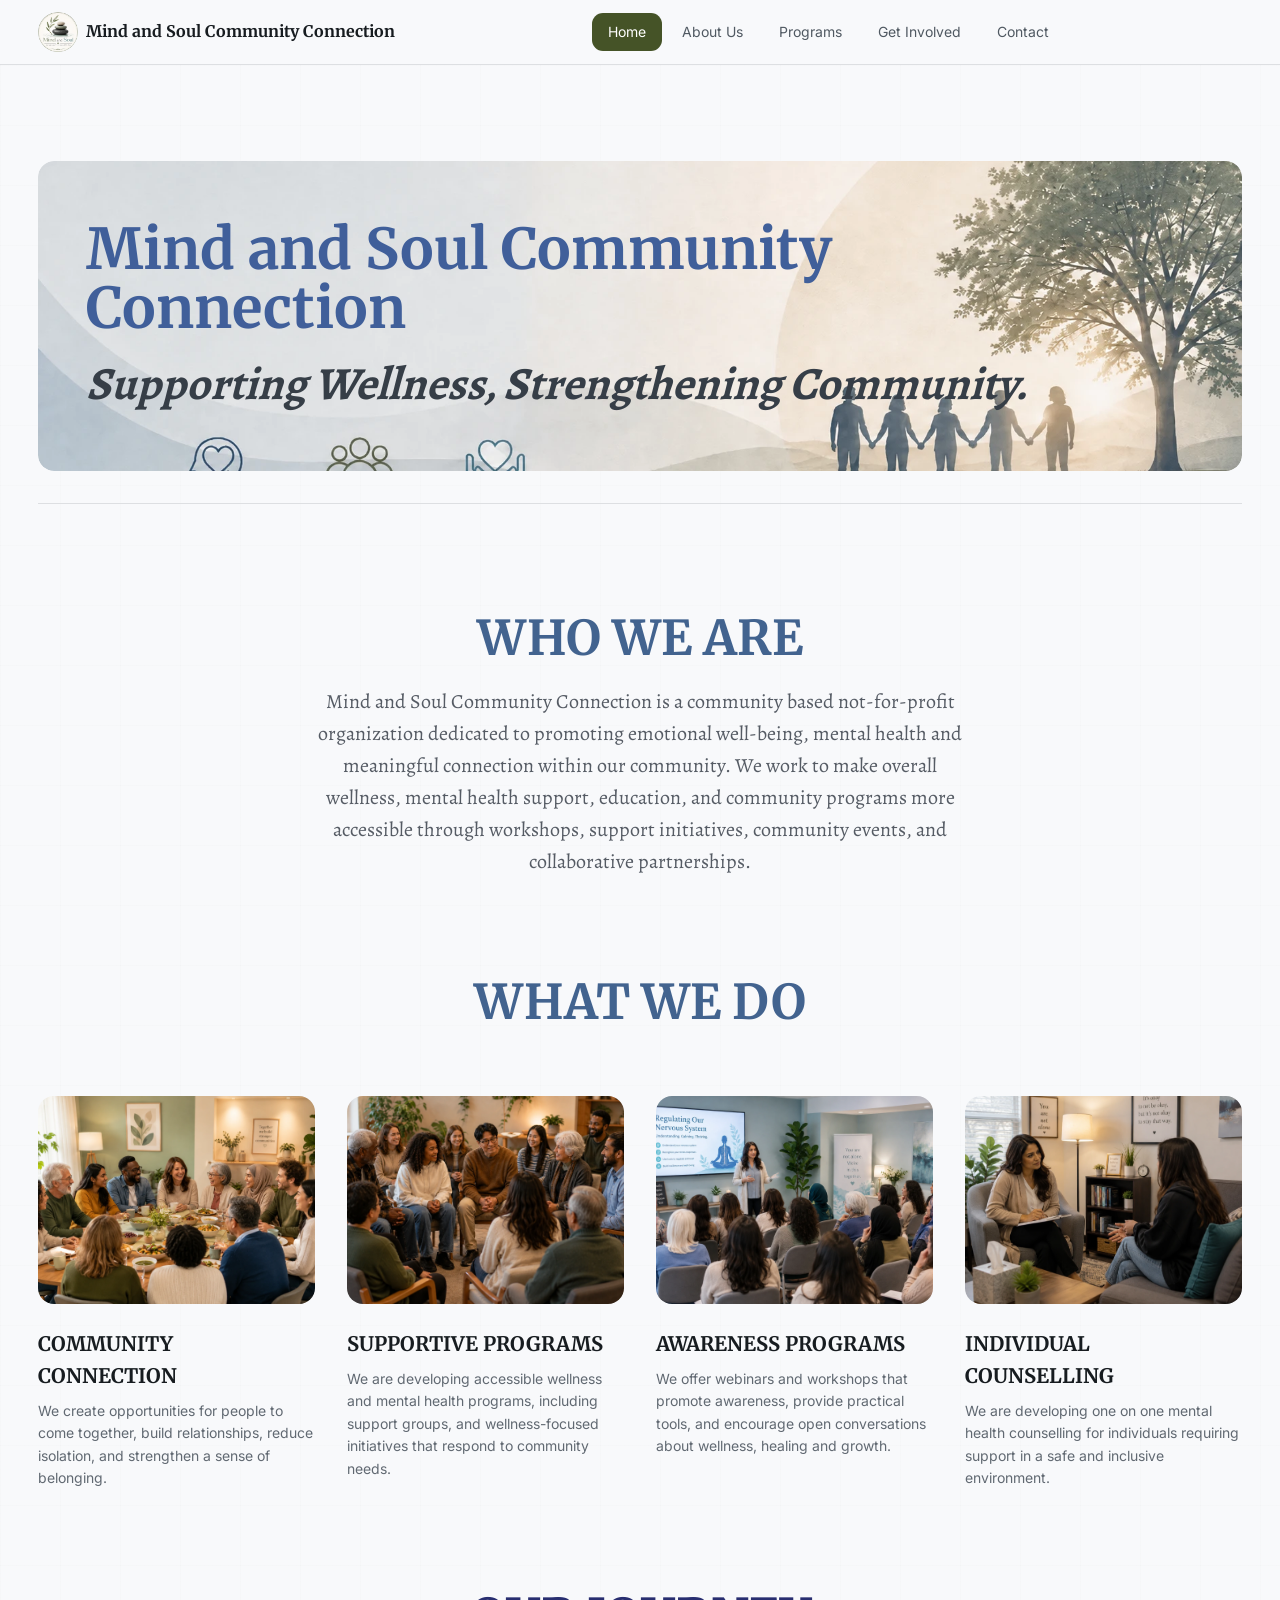
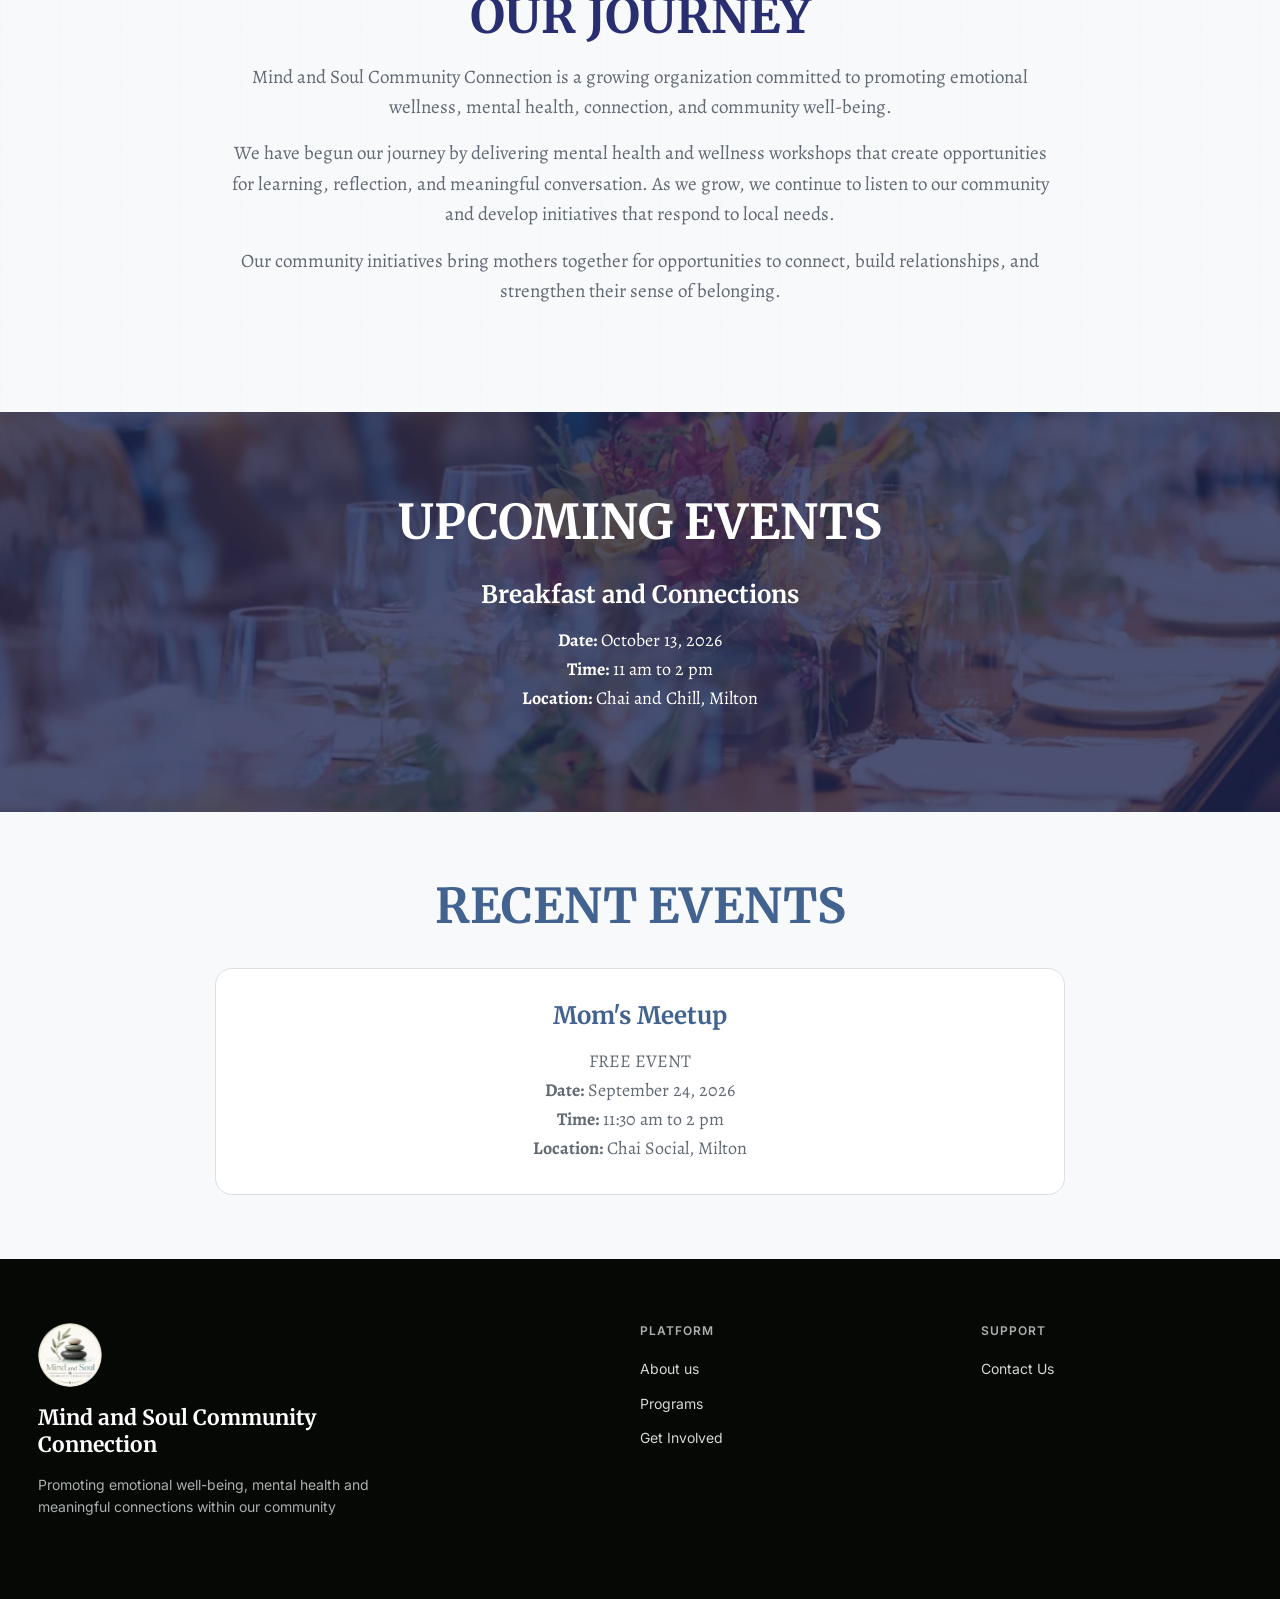
==== index.html @ 0ee616af "Add files via upload" ====
<!DOCTYPE html>
<html lang="en"><head><meta charset="utf-8"><meta name="viewport" content="width=device-width,initial-scale=1"><title>Home | Mind and Soul Community Connection</title><meta name="description" content="Mind and Soul Community Connection: accessible mental health and wellness education, supportive programs, and meaningful community connections."><meta name="theme-color" content="#455327"><link rel="icon" href="assets/logo.webp"><link rel="stylesheet" href="assets/fonts.css"><link rel="stylesheet" href="styles.css"><script defer src="script.js"></script><style>
.banner-wrap{position:relative;isolation:isolate;overflow:hidden;border-radius:16px;min-height:310px;display:flex;align-items:center}
.banner-wrap .banner-image{position:absolute;inset:0;width:100%;height:100%;object-fit:cover;z-index:-1}
.banner-copy{width:100%;padding:40px 48px}
.banner-copy h1{color:#405f9a;font-family:Merriweather,Georgia,serif;font-size:clamp(34px,4.4vw,60px);line-height:1.05;font-weight:700;margin:0 0 18px}
.banner-copy p{color:#363e47;font-family:Alegreya,Georgia,serif;font-size:clamp(25px,3.6vw,48px);font-weight:700;font-style:italic;line-height:1.2;margin:0}
@media(max-width:700px){.banner-wrap{min-height:300px;border-radius:12px}.banner-copy{padding:30px 24px}.banner-copy h1{font-size:clamp(27px,7.5vw,45px);line-height:1.12}.banner-copy p{font-size:clamp(22px,5.5vw,32px)}.banner-wrap .banner-image{object-fit:cover;opacity:.75}}
</style></head><body><a class="skip-link" href="#main">Skip to content</a><header class="site-header"><div class="header-inner"><a class="brand" href="index.html"><img src="assets/logo.webp" alt="Mind and Soul Community Connection" class="" loading="eager" decoding="async"><span>Mind and Soul Community Connection</span></a><button class="menu-button" aria-controls="navigation" aria-expanded="false" aria-label="Open navigation"><span></span><span></span><span></span></button><nav id="navigation" aria-label="Main navigation"><a href="index.html" aria-current="page">Home</a><a href="about.html">About Us</a><a href="programs.html">Programs</a><a href="get-involved.html">Get Involved</a><a href="contact.html">Contact</a></nav></div></header><main id="main" class=""><div class="home-background"><div class="container"><section class="home-banner"><div class="banner-wrap"><img src="assets/banner.webp" alt="" class="banner-image" loading="eager" decoding="async"><div class="banner-copy"><h1>Mind and Soul Community<br>Connection</h1><p>Supporting Wellness, Strengthening Community.</p></div></div></section><section class="intro"><h2>WHO WE ARE</h2><p>Mind and Soul Community Connection is a community based not-for-profit organization dedicated to promoting emotional well-being, mental health and meaningful connection within our community. We work to make overall wellness, mental health support, education, and community programs more accessible through workshops, support initiatives, community events, and collaborative partnerships.</p></section><section class="what-we-do"><h2>WHAT WE DO</h2><div class="home-cards"><article><img src="assets/community.webp" alt="COMMUNITY CONNECTION" class="" loading="lazy" decoding="async"><h3>COMMUNITY CONNECTION</h3><p>We create opportunities for people to come together, build relationships, reduce isolation, and strengthen a sense of belonging.</p></article><article><img src="assets/support.webp" alt="SUPPORTIVE PROGRAMS" class="" loading="lazy" decoding="async"><h3>SUPPORTIVE PROGRAMS</h3><p>We are developing accessible wellness and mental health programs, including support groups, and wellness-focused initiatives that respond to community needs.</p></article><article><img src="assets/awareness.webp" alt="AWARENESS PROGRAMS" class="" loading="lazy" decoding="async"><h3>AWARENESS PROGRAMS</h3><p>We offer webinars and workshops that promote awareness, provide practical tools, and encourage open conversations about wellness, healing and growth.</p></article><article><img src="assets/counselling.webp" alt="INDIVIDUAL COUNSELLING" class="" loading="lazy" decoding="async"><h3>INDIVIDUAL COUNSELLING</h3><p>We are developing one on one mental health counselling for individuals requiring support in a safe and inclusive environment.</p></article></div></section><section class="journey"><h2>OUR JOURNEY</h2><p>Mind and Soul Community Connection is a growing organization committed to promoting emotional wellness, mental health, connection, and community well-being.</p><p>We have begun our journey by delivering mental health and wellness workshops that create opportunities for learning, reflection, and meaningful conversation. As we grow, we continue to listen to our community and develop initiatives that respond to local needs.</p><p>Our community initiatives bring mothers together for opportunities to connect, build relationships, and strengthen their sense of belonging.</p></section></div></div><section class="event-section"><img src="assets/event.webp" alt="Community gathering background" class="" loading="lazy" decoding="async"><div class="event-content"><h2>UPCOMING EVENTS</h2><h3>Breakfast and Connections</h3><p><strong>Date:</strong> <time datetime="2026-10-13">October 13, 2026</time><br><strong>Time:</strong> 11 am to 2 pm<br><strong>Location:</strong> Chai and Chill, Milton</p></div></section><section class="recent-events container"><h2>RECENT EVENTS</h2><article class="card"><h3>Mom's Meetup</h3><p>FREE EVENT<br><strong>Date:</strong> <time datetime="2026-09-24">September 24, 2026</time><br><strong>Time:</strong> 11:30 am to 2 pm<br><strong>Location:</strong> Chai Social, Milton</p></article></section></main><footer><div class="footer-inner"><div class="footer-brand"><img src="assets/logo.webp" alt="Mind and Soul Community Connection" class="" loading="lazy" decoding="async"><h2>Mind and Soul Community Connection</h2><p>Promoting emotional well-being, mental health and meaningful connections within our community</p></div><div><h3>PLATFORM</h3><a href="about.html">About us</a><a href="programs.html">Programs</a><a href="get-involved.html">Get Involved</a></div><div><h3>SUPPORT</h3><a href="contact.html">Contact Us</a></div></div></footer></body></html>
---- assets/fonts.css ----
@font-face {
  font-family: 'Alegreya';
  font-style: normal;
  font-weight: 400;
  font-display: swap;
  src: url(font-0.ttf) format('truetype');
}
@font-face {
  font-family: 'Alegreya';
  font-style: normal;
  font-weight: 500;
  font-display: swap;
  src: url(font-1.ttf) format('truetype');
}
@font-face {
  font-family: 'Alegreya';
  font-style: normal;
  font-weight: 600;
  font-display: swap;
  src: url(font-2.ttf) format('truetype');
}
@font-face {
  font-family: 'Alegreya';
  font-style: normal;
  font-weight: 700;
  font-display: swap;
  src: url(font-3.ttf) format('truetype');
}
@font-face {
  font-family: 'Inter';
  font-style: normal;
  font-weight: 400;
  font-display: swap;
  src: url(font-4.ttf) format('truetype');
}
@font-face {
  font-family: 'Inter';
  font-style: normal;
  font-weight: 500;
  font-display: swap;
  src: url(font-5.ttf) format('truetype');
}
@font-face {
  font-family: 'Inter';
  font-style: normal;
  font-weight: 600;
  font-display: swap;
  src: url(font-6.ttf) format('truetype');
}
@font-face {
  font-family: 'Inter';
  font-style: normal;
  font-weight: 700;
  font-display: swap;
  src: url(font-7.ttf) format('truetype');
}
@font-face {
  font-family: 'Merriweather';
  font-style: normal;
  font-weight: 400;
  font-stretch: normal;
  font-display: swap;
  src: url(font-8.ttf) format('truetype');
}
@font-face {
  font-family: 'Merriweather';
  font-style: normal;
  font-weight: 700;
  font-stretch: normal;
  font-display: swap;
  src: url(font-9.ttf) format('truetype');
}
---- styles.css ----
:root{--blue:#42638f;--navy:#282e70;--olive:#455327;--ink:#171c20;--muted:#616972;--bg:#f8f9fb;--border:#dddfe2}
*{box-sizing:border-box}html{scroll-behavior:smooth;scroll-padding-top:80px}body{margin:0;background:var(--bg);color:var(--ink);font-family:Inter,Arial,sans-serif;font-size:14px;line-height:1.6}img{display:block;max-width:100%}a{color:inherit;text-decoration:none}button,input,select,textarea{font:inherit}button,a{touch-action:manipulation}button{cursor:pointer}a:focus-visible,button:focus-visible,input:focus-visible,select:focus-visible,textarea:focus-visible,[tabindex]:focus-visible{outline:3px solid #4977b0;outline-offset:4px}h1,h2,h3,h4{font-family:Merriweather,Georgia,serif;line-height:1.25;margin:0 0 16px}h2{font-size:48px;color:var(--blue);text-align:center}h3{font-size:24px}p{margin:0 0 16px}.sr-only{position:absolute;width:1px;height:1px;padding:0;margin:-1px;overflow:hidden;clip:rect(0,0,0,0);white-space:nowrap;border:0}.skip-link{position:fixed;left:16px;top:-80px;z-index:100;background:white;padding:12px 20px}.skip-link:focus{top:12px}.site-header{position:sticky;top:0;z-index:20;background:rgba(248,249,251,.97);border-bottom:1px solid var(--border)}.header-inner{max-width:1204px;margin:auto;height:64px;display:flex;align-items:center;gap:20px}.brand{display:flex;align-items:center;gap:8px;flex-shrink:0}.brand img{width:40px;height:40px;border-radius:50%;object-fit:cover}.brand span{font-family:Merriweather,Georgia,serif;font-size:16px;font-weight:700}nav{display:flex;align-items:center;gap:4px;margin-left:auto;margin-right:auto}nav a{padding:8px 16px;border-radius:11px;white-space:nowrap;color:#505962}nav a:hover{background:#e4e7df}nav a[aria-current=page]{background:var(--olive);color:#fff}.menu-button{display:none;background:none;border:0;padding:8px}.menu-button span{display:block;width:23px;height:2px;margin:5px 0;background:var(--olive)}.container{max-width:1204px;margin:auto}.narrow{max-width:1076px;margin:auto}.section{padding-top:94px;padding-bottom:94px}.home-background{background-image:linear-gradient(rgba(75,83,32,.012) 1px,transparent 1px),linear-gradient(90deg,rgba(75,83,32,.012) 1px,transparent 1px);background-size:60px 60px}.home-banner{padding-top:96px;padding-bottom:32px;border-bottom:1px solid var(--border)}.banner-image{width:100%;height:310px;object-fit:cover;object-position:center;border-radius:16px}.intro{padding:104px 0 94px;text-align:center}.intro p{max-width:660px;margin:18px auto 0;font-family:Alegreya,Georgia,serif;font-size:20px;line-height:1.6;color:#555b64}.what-we-do{padding:0 0 80px}.home-cards{display:grid;grid-template-columns:repeat(4,1fr);gap:32px;margin-top:64px}.home-cards img{width:100%;height:208px;object-fit:cover;border-radius:16px;margin-bottom:24px}.home-cards h3{font-size:20px;line-height:1.6;margin-bottom:8px}.home-cards p{color:var(--muted);font-size:14px}.journey{max-width:830px;margin:0 auto;text-align:center;padding:0 0 90px}.journey h2{color:var(--navy)}.journey p{font-family:Alegreya,Georgia,serif;font-size:19px;color:var(--muted)}.event-section{position:relative;isolation:isolate;min-height:400px;padding:80px 24px;text-align:center;color:#fff}.event-section>img{position:absolute;inset:0;width:100%;height:100%;object-fit:cover;z-index:-2}.event-section:before{content:'';position:absolute;inset:0;background:rgba(31,38,83,.78);z-index:-1}.event-content{max-width:850px;margin:auto}.event-content h2{color:white}.event-content h3{margin-top:28px}.event-content p{font-size:18px;font-family:Alegreya,Georgia,serif}.page-hero{height:277px;position:relative;isolation:isolate;display:grid;place-items:center;text-align:center;padding:30px 20px;color:white}.page-hero>img{position:absolute;inset:0;width:100%;height:100%;object-fit:cover;object-position:center;z-index:-2}.page-hero:before{content:'';position:absolute;inset:0;background:rgba(34,41,104,.84);z-index:-1}.page-hero h1{font-size:72px;margin:0}.hero-title .eyebrow{font:700 12px Inter,Arial,sans-serif;letter-spacing:1.3px;color:#c4cdb0;margin-bottom:22px}.page-hero:has(.eyebrow){height:300px}.card{background:#fff;border:1px solid var(--border);border-radius:17px;padding:32px}.about-grid{display:grid;grid-template-columns:repeat(3,1fr);gap:32px}.about-grid h2{font-size:30px;color:var(--blue);text-align:left}.about-grid p{line-height:1.6}.team{padding-top:94px}.section-subtitle{text-align:center;color:var(--muted);margin:22px 0 40px}.team-grid{display:grid;grid-template-columns:repeat(3,1fr);gap:32px}.team-grid h3{color:var(--blue)}.role{font-size:12px;letter-spacing:1px;font-weight:700;color:var(--olive)}.program-card{display:grid;grid-template-columns:1fr 1fr;gap:48px;margin-top:32px;align-items:center}.program-card h3{font-size:34px;color:var(--blue)}.program-card p{font-family:Alegreya,Georgia,serif;font-size:16px;color:var(--muted);line-height:1.6}.program-card>img{width:100%;height:260px;object-fit:cover;border-radius:12px}.program-card.reverse .program-copy{order:2}.program-card.reverse>img{order:1}.narrow>section>h2{color:var(--navy);margin-bottom:38px}.development{padding-top:72px}.button{display:inline-flex;align-items:center;justify-content:center;gap:14px;padding:11px 23px;background:var(--navy);color:white;border:1px solid var(--navy);border-radius:8px;font-family:Inter,Arial,sans-serif;font-size:14px;line-height:1.5;transition:background .15s}.button:hover{background:#394285}.button.outline{padding:7px 16px;background:#fff;color:var(--blue);border-color:var(--blue)}.button.outline:hover{background:#eef2f7}.involved{max-width:948px;margin:auto;padding-top:80px;padding-bottom:80px}.tabs{display:flex;background:#edf0f3;border-radius:13px;padding:6px;gap:6px;margin-bottom:32px}.tabs button{flex:1;border:0;background:none;border-radius:11px;padding:12px 8px;color:var(--muted);font-family:Alegreya,Georgia,serif;font-size:18px}.tabs button[aria-selected=true]{background:var(--navy);color:white;box-shadow:0 2px 5px #0002}.tab-panel{padding:40px}.tab-panel h2{text-align:left;font-size:30px}.tab-panel p{font-family:Alegreya,Georgia,serif;font-size:16px;color:var(--muted);margin-bottom:26px}.tab-panel[hidden]{display:none}.contact-layout{max-width:948px;margin:auto;display:grid;grid-template-columns:1fr 1fr;gap:60px;padding-top:104px}.contact-copy h2{font-size:26px;color:var(--ink);text-align:left}.contact-copy>p{color:var(--muted)}.contact-detail{display:flex;align-items:flex-start;gap:16px;margin-top:32px}.contact-detail strong{font:700 16px Merriweather,Georgia,serif;display:block;margin-bottom:4px}.contact-detail span span{display:block;color:var(--muted);overflow-wrap:anywhere}.icon{width:40px;height:40px;background:#e6e9e1;color:var(--olive);border-radius:10px;display:grid;place-items:center;flex-shrink:0;font-size:24px}.contact-form{padding:32px}.field{margin-bottom:18px}.field label{display:block;color:#545d69;font-size:12px;margin-bottom:7px}input,select,textarea{display:block;width:100%;border:1px solid var(--border);border-radius:8px;background:white;padding:9px 12px;color:var(--ink);box-shadow:0 1px 3px #00000007}textarea{resize:vertical}.form-note{font-size:12px;color:var(--muted)}#form-status{font-size:13px;margin:16px 0 0;color:var(--olive)}footer{background:#060806;color:#fff;padding:64px 0}.footer-inner{max-width:1204px;margin:auto;display:grid;grid-template-columns:2fr 1fr 1fr;gap:80px}.footer-brand img{width:64px;height:64px;border-radius:50%;margin-bottom:18px}.footer-brand h2{font-size:21px;color:white;text-align:left;max-width:360px}.footer-brand p{max-width:390px;color:#a9b0ae}.footer-inner h3{font:600 12px Inter,Arial,sans-serif;letter-spacing:1px;color:#a9b0ae;margin:0 0 20px}.footer-inner>div>a{display:block;margin:12px 0;color:#d3d9d5}.error-page{text-align:center;min-height:50vh}.error-page h1{color:var(--blue);font-size:48px}
@media(max-width:1250px){.header-inner,.container,.footer-inner{margin-left:32px;margin-right:32px}.narrow{margin-left:60px;margin-right:60px}.header-inner{gap:10px}.brand span{font-size:14px}nav a{padding:8px 10px}}
@media(max-width:1000px){.brand span{max-width:220px;font-size:13px}.home-cards{grid-template-columns:repeat(2,1fr)}.home-cards img{height:auto;aspect-ratio:4/3}.about-grid{grid-template-columns:repeat(2,1fr)}.contact-layout,.involved{margin-left:32px;margin-right:32px}.page-hero h1{font-size:56px}.contact-layout{gap:32px}.program-card{gap:30px}.program-card h3{font-size:28px}.footer-inner{gap:32px}}
@media(max-width:700px){h2{font-size:32px}.header-inner{height:70px;margin:0 20px;justify-content:space-between}.brand span{max-width:220px;font-size:13px}.brand img{width:38px;height:38px}.menu-button{display:block}nav{display:none;position:absolute;top:70px;left:0;right:0;margin:0;background:var(--bg);border-bottom:1px solid var(--border);padding:15px 20px;box-shadow:0 5px 10px #0001}nav.open{display:flex;flex-direction:column;align-items:stretch}nav a{padding:12px 16px}.container,.narrow,.contact-layout,.involved{margin-left:20px;margin-right:20px}.section{padding-top:48px;padding-bottom:48px}.home-banner{padding-top:36px;padding-bottom:28px}.banner-image{height:auto;min-height:130px;object-fit:contain;border-radius:12px}.intro{padding:48px 0}.intro p{font-size:18px}.home-cards{gap:32px 20px;margin-top:32px}.home-cards h3{font-size:17px;line-height:1.5}.home-cards img{margin-bottom:14px;border-radius:12px}.what-we-do{padding-bottom:48px}.journey{padding-bottom:48px}.journey p{font-size:18px}.event-section{min-height:320px;padding:50px 24px}.page-hero,.page-hero:has(.eyebrow){height:220px}.page-hero h1{font-size:40px}.about-grid,.team-grid{grid-template-columns:1fr;gap:20px}.card{padding:24px}.about-grid h2{font-size:27px}.team{padding-top:48px}.program-card{grid-template-columns:1fr;gap:24px;margin-top:24px}.program-card.reverse .program-copy,.program-card.reverse>img{order:initial}.program-card h3{font-size:27px}.program-card>img{height:auto;aspect-ratio:4/3}.development{padding-top:48px}.tabs{flex-direction:column}.tabs button{font-size:18px}.tab-panel h2{font-size:26px}.contact-layout{grid-template-columns:1fr;gap:36px}.contact-copy h2{font-size:25px}.footer-inner{grid-template-columns:1fr 1fr;gap:32px;margin:0 24px}.footer-brand{grid-column:1/-1}footer{padding:48px 0}.footer-brand h2{font-size:21px}}
@media(prefers-reduced-motion:reduce){html{scroll-behavior:auto}*{transition:none!important}}

.recent-events{padding-top:64px;padding-bottom:64px;text-align:center}.recent-events>.card{max-width:850px;margin:32px auto 0}.recent-events h3{color:var(--blue)}.recent-events p{font-family:Alegreya,Georgia,serif;font-size:18px;color:var(--muted);margin-bottom:0}
@media(max-width:700px){.recent-events{padding-top:48px;padding-bottom:48px}}
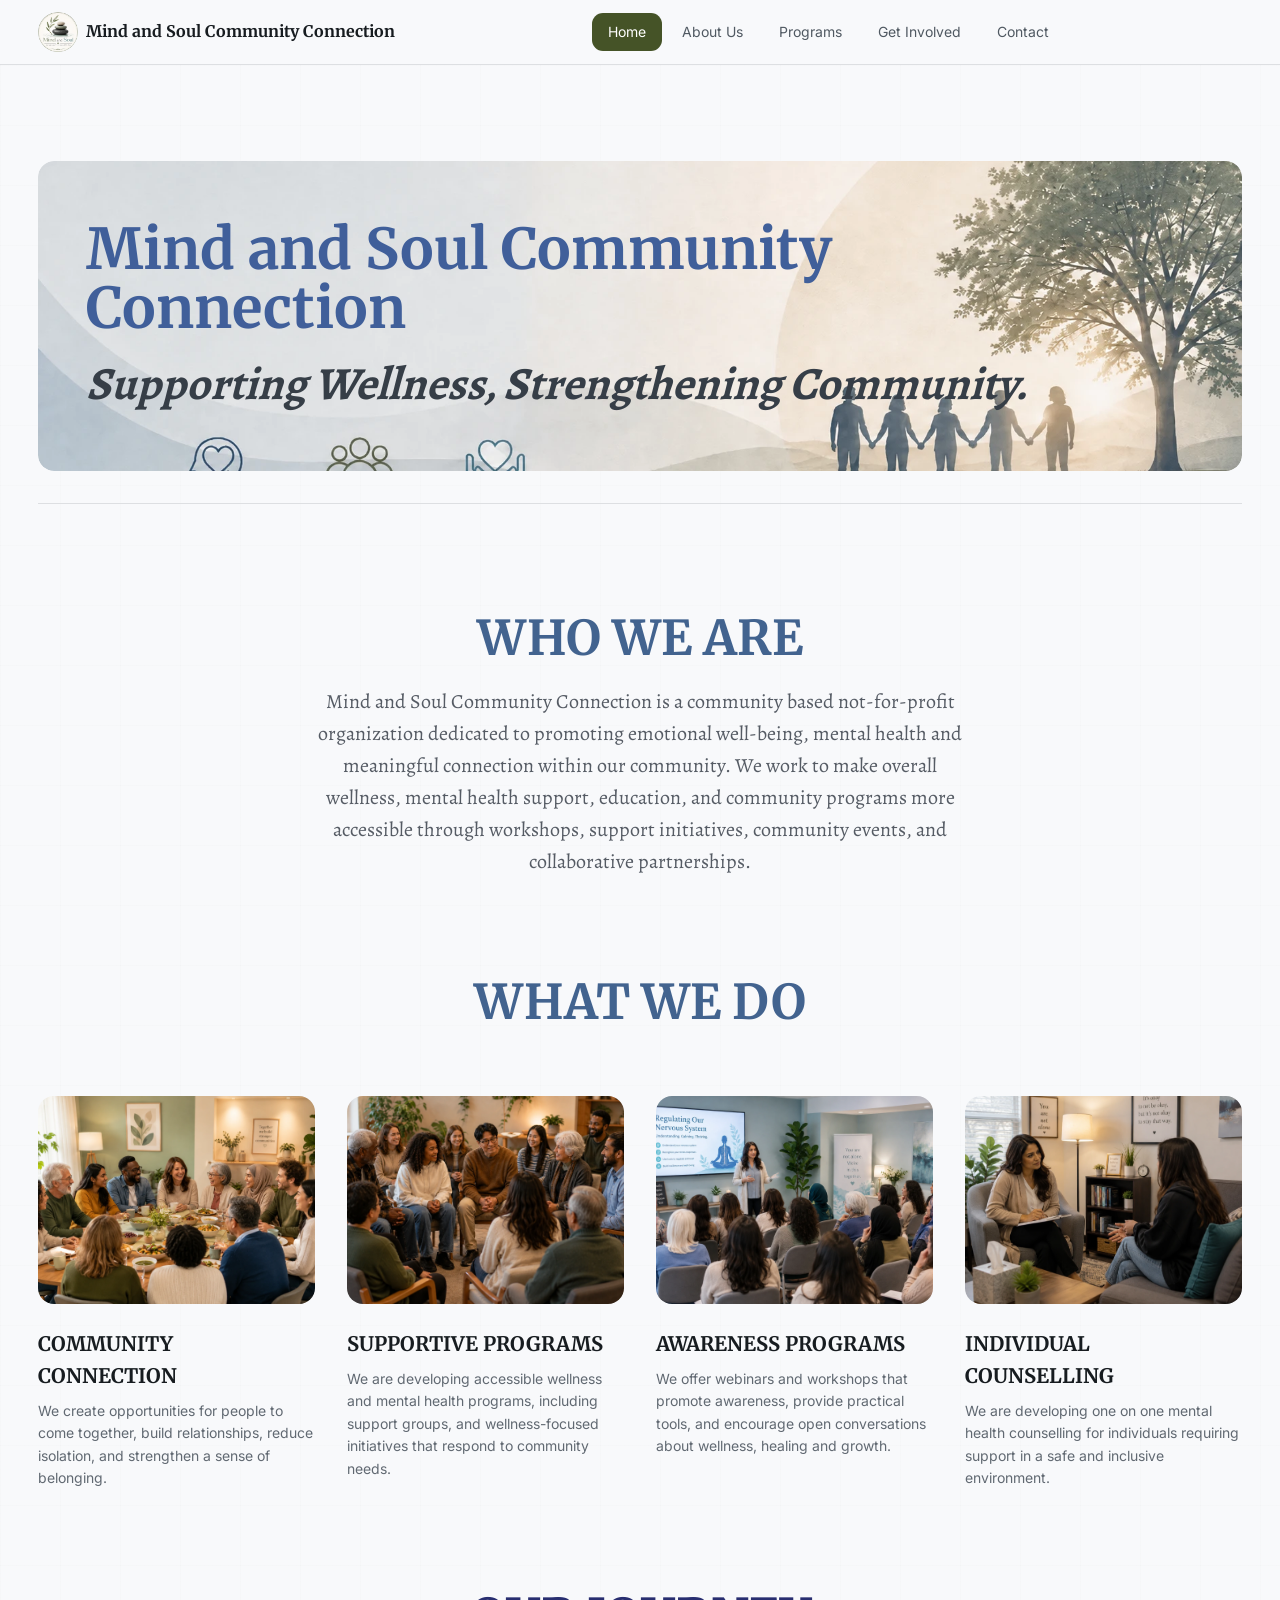
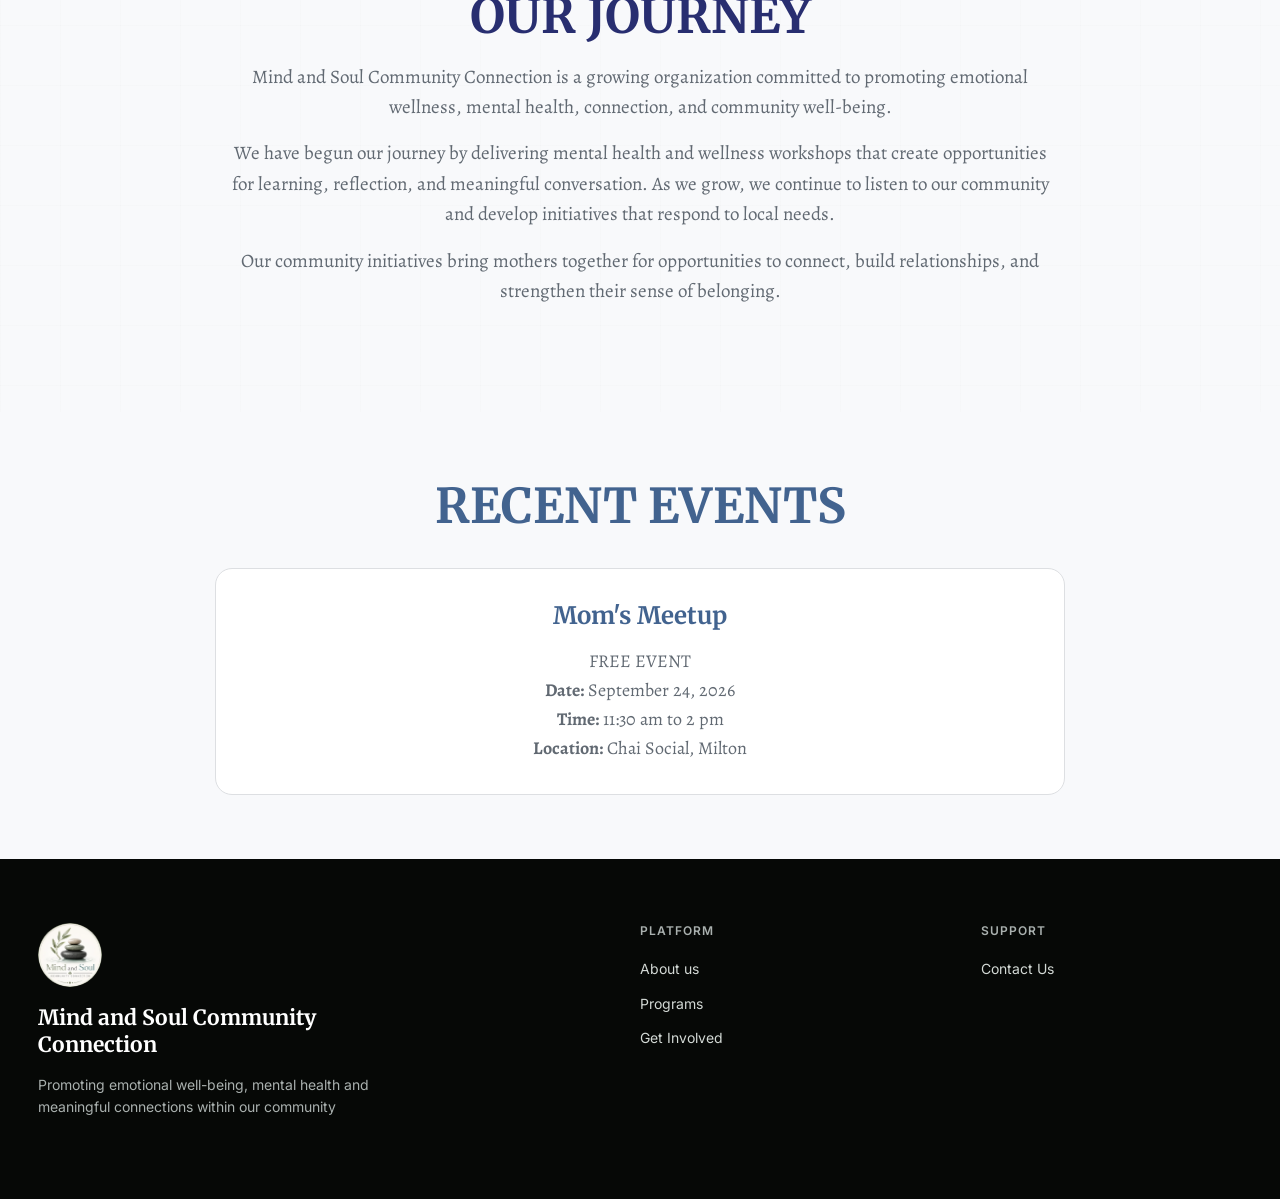
==== commit f00148df: "Remove Upcoming Events section from homepage Co-Authored-By: Claude Opus 5.5 <noreply@anthropic.com>" ====
--- a/index.html
+++ b/index.html
@@ -6,4 +6,4 @@
 .banner-copy h1{color:#405f9a;font-family:Merriweather,Georgia,serif;font-size:clamp(34px,4.4vw,60px);line-height:1.05;font-weight:700;margin:0 0 18px}
 .banner-copy p{color:#363e47;font-family:Alegreya,Georgia,serif;font-size:clamp(25px,3.6vw,48px);font-weight:700;font-style:italic;line-height:1.2;margin:0}
 @media(max-width:700px){.banner-wrap{min-height:300px;border-radius:12px}.banner-copy{padding:30px 24px}.banner-copy h1{font-size:clamp(27px,7.5vw,45px);line-height:1.12}.banner-copy p{font-size:clamp(22px,5.5vw,32px)}.banner-wrap .banner-image{object-fit:cover;opacity:.75}}
-</style></head><body><a class="skip-link" href="#main">Skip to content</a><header class="site-header"><div class="header-inner"><a class="brand" href="index.html"><img src="assets/logo.webp" alt="Mind and Soul Community Connection" class="" loading="eager" decoding="async"><span>Mind and Soul Community Connection</span></a><button class="menu-button" aria-controls="navigation" aria-expanded="false" aria-label="Open navigation"><span></span><span></span><span></span></button><nav id="navigation" aria-label="Main navigation"><a href="index.html" aria-current="page">Home</a><a href="about.html">About Us</a><a href="programs.html">Programs</a><a href="get-involved.html">Get Involved</a><a href="contact.html">Contact</a></nav></div></header><main id="main" class=""><div class="home-background"><div class="container"><section class="home-banner"><div class="banner-wrap"><img src="assets/banner.webp" alt="" class="banner-image" loading="eager" decoding="async"><div class="banner-copy"><h1>Mind and Soul Community<br>Connection</h1><p>Supporting Wellness, Strengthening Community.</p></div></div></section><section class="intro"><h2>WHO WE ARE</h2><p>Mind and Soul Community Connection is a community based not-for-profit organization dedicated to promoting emotional well-being, mental health and meaningful connection within our community. We work to make overall wellness, mental health support, education, and community programs more accessible through workshops, support initiatives, community events, and collaborative partnerships.</p></section><section class="what-we-do"><h2>WHAT WE DO</h2><div class="home-cards"><article><img src="assets/community.webp" alt="COMMUNITY CONNECTION" class="" loading="lazy" decoding="async"><h3>COMMUNITY CONNECTION</h3><p>We create opportunities for people to come together, build relationships, reduce isolation, and strengthen a sense of belonging.</p></article><article><img src="assets/support.webp" alt="SUPPORTIVE PROGRAMS" class="" loading="lazy" decoding="async"><h3>SUPPORTIVE PROGRAMS</h3><p>We are developing accessible wellness and mental health programs, including support groups, and wellness-focused initiatives that respond to community needs.</p></article><article><img src="assets/awareness.webp" alt="AWARENESS PROGRAMS" class="" loading="lazy" decoding="async"><h3>AWARENESS PROGRAMS</h3><p>We offer webinars and workshops that promote awareness, provide practical tools, and encourage open conversations about wellness, healing and growth.</p></article><article><img src="assets/counselling.webp" alt="INDIVIDUAL COUNSELLING" class="" loading="lazy" decoding="async"><h3>INDIVIDUAL COUNSELLING</h3><p>We are developing one on one mental health counselling for individuals requiring support in a safe and inclusive environment.</p></article></div></section><section class="journey"><h2>OUR JOURNEY</h2><p>Mind and Soul Community Connection is a growing organization committed to promoting emotional wellness, mental health, connection, and community well-being.</p><p>We have begun our journey by delivering mental health and wellness workshops that create opportunities for learning, reflection, and meaningful conversation. As we grow, we continue to listen to our community and develop initiatives that respond to local needs.</p><p>Our community initiatives bring mothers together for opportunities to connect, build relationships, and strengthen their sense of belonging.</p></section></div></div><section class="event-section"><img src="assets/event.webp" alt="Community gathering background" class="" loading="lazy" decoding="async"><div class="event-content"><h2>UPCOMING EVENTS</h2><h3>Breakfast and Connections</h3><p><strong>Date:</strong> <time datetime="2026-10-13">October 13, 2026</time><br><strong>Time:</strong> 11 am to 2 pm<br><strong>Location:</strong> Chai and Chill, Milton</p></div></section><section class="recent-events container"><h2>RECENT EVENTS</h2><article class="card"><h3>Mom's Meetup</h3><p>FREE EVENT<br><strong>Date:</strong> <time datetime="2026-09-24">September 24, 2026</time><br><strong>Time:</strong> 11:30 am to 2 pm<br><strong>Location:</strong> Chai Social, Milton</p></article></section></main><footer><div class="footer-inner"><div class="footer-brand"><img src="assets/logo.webp" alt="Mind and Soul Community Connection" class="" loading="lazy" decoding="async"><h2>Mind and Soul Community Connection</h2><p>Promoting emotional well-being, mental health and meaningful connections within our community</p></div><div><h3>PLATFORM</h3><a href="about.html">About us</a><a href="programs.html">Programs</a><a href="get-involved.html">Get Involved</a></div><div><h3>SUPPORT</h3><a href="contact.html">Contact Us</a></div></div></footer></body></html>+</style></head><body><a class="skip-link" href="#main">Skip to content</a><header class="site-header"><div class="header-inner"><a class="brand" href="index.html"><img src="assets/logo.webp" alt="Mind and Soul Community Connection" class="" loading="eager" decoding="async"><span>Mind and Soul Community Connection</span></a><button class="menu-button" aria-controls="navigation" aria-expanded="false" aria-label="Open navigation"><span></span><span></span><span></span></button><nav id="navigation" aria-label="Main navigation"><a href="index.html" aria-current="page">Home</a><a href="about.html">About Us</a><a href="programs.html">Programs</a><a href="get-involved.html">Get Involved</a><a href="contact.html">Contact</a></nav></div></header><main id="main" class=""><div class="home-background"><div class="container"><section class="home-banner"><div class="banner-wrap"><img src="assets/banner.webp" alt="" class="banner-image" loading="eager" decoding="async"><div class="banner-copy"><h1>Mind and Soul Community<br>Connection</h1><p>Supporting Wellness, Strengthening Community.</p></div></div></section><section class="intro"><h2>WHO WE ARE</h2><p>Mind and Soul Community Connection is a community based not-for-profit organization dedicated to promoting emotional well-being, mental health and meaningful connection within our community. We work to make overall wellness, mental health support, education, and community programs more accessible through workshops, support initiatives, community events, and collaborative partnerships.</p></section><section class="what-we-do"><h2>WHAT WE DO</h2><div class="home-cards"><article><img src="assets/community.webp" alt="COMMUNITY CONNECTION" class="" loading="lazy" decoding="async"><h3>COMMUNITY CONNECTION</h3><p>We create opportunities for people to come together, build relationships, reduce isolation, and strengthen a sense of belonging.</p></article><article><img src="assets/support.webp" alt="SUPPORTIVE PROGRAMS" class="" loading="lazy" decoding="async"><h3>SUPPORTIVE PROGRAMS</h3><p>We are developing accessible wellness and mental health programs, including support groups, and wellness-focused initiatives that respond to community needs.</p></article><article><img src="assets/awareness.webp" alt="AWARENESS PROGRAMS" class="" loading="lazy" decoding="async"><h3>AWARENESS PROGRAMS</h3><p>We offer webinars and workshops that promote awareness, provide practical tools, and encourage open conversations about wellness, healing and growth.</p></article><article><img src="assets/counselling.webp" alt="INDIVIDUAL COUNSELLING" class="" loading="lazy" decoding="async"><h3>INDIVIDUAL COUNSELLING</h3><p>We are developing one on one mental health counselling for individuals requiring support in a safe and inclusive environment.</p></article></div></section><section class="journey"><h2>OUR JOURNEY</h2><p>Mind and Soul Community Connection is a growing organization committed to promoting emotional wellness, mental health, connection, and community well-being.</p><p>We have begun our journey by delivering mental health and wellness workshops that create opportunities for learning, reflection, and meaningful conversation. As we grow, we continue to listen to our community and develop initiatives that respond to local needs.</p><p>Our community initiatives bring mothers together for opportunities to connect, build relationships, and strengthen their sense of belonging.</p></section></div></div><section class="recent-events container"><h2>RECENT EVENTS</h2><article class="card"><h3>Mom's Meetup</h3><p>FREE EVENT<br><strong>Date:</strong> <time datetime="2026-09-24">September 24, 2026</time><br><strong>Time:</strong> 11:30 am to 2 pm<br><strong>Location:</strong> Chai Social, Milton</p></article></section></main><footer><div class="footer-inner"><div class="footer-brand"><img src="assets/logo.webp" alt="Mind and Soul Community Connection" class="" loading="lazy" decoding="async"><h2>Mind and Soul Community Connection</h2><p>Promoting emotional well-being, mental health and meaningful connections within our community</p></div><div><h3>PLATFORM</h3><a href="about.html">About us</a><a href="programs.html">Programs</a><a href="get-involved.html">Get Involved</a></div><div><h3>SUPPORT</h3><a href="contact.html">Contact Us</a></div></div></footer></body></html>
